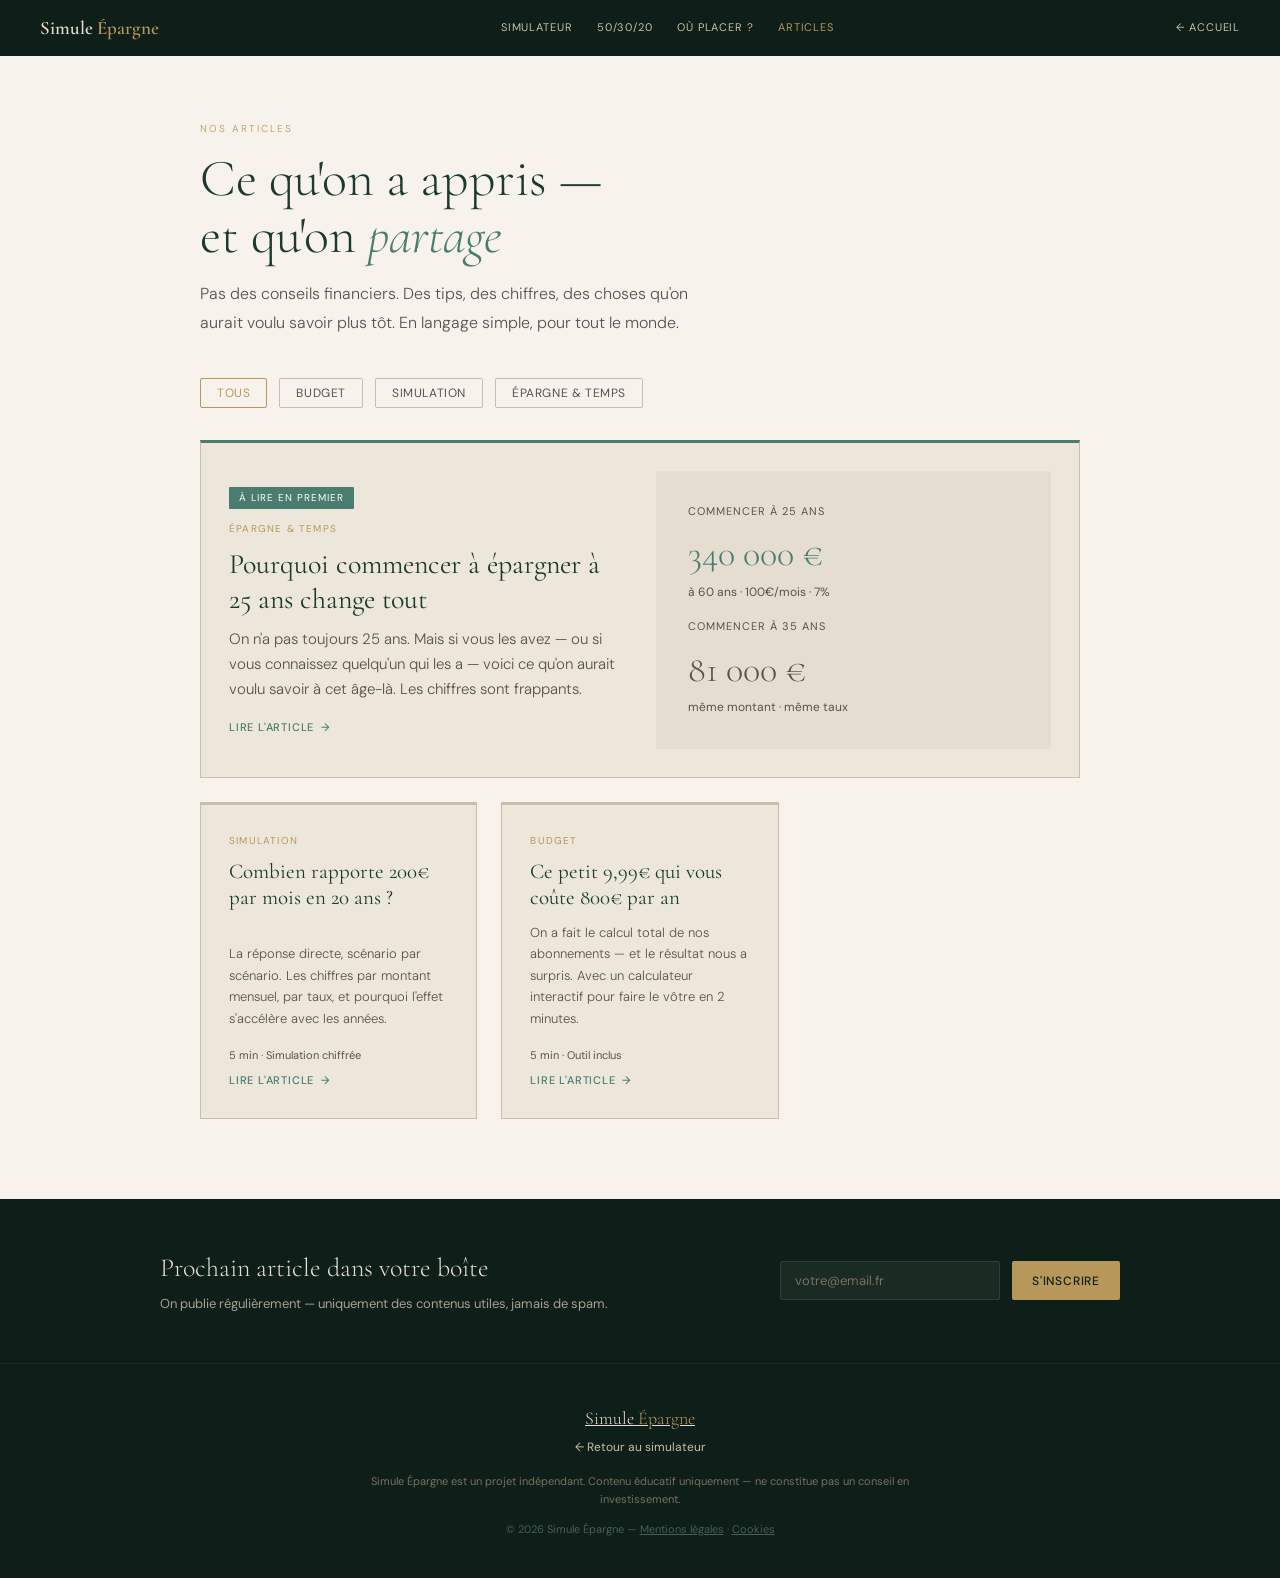
==== articles/index.html @ b769b24a "Add files via upload" ====
<!DOCTYPE html>
<html lang="fr">
<head>
<meta charset="UTF-8">
<meta name="viewport" content="width=device-width, initial-scale=1.0">
<title>Tous les articles — Simule Épargne</title>
<meta name="description" content="Nos articles sur l'épargne, le budget et l'investissement — expliqués simplement, sans jargon, sans conseil financier. Juste ce qu'on a appris et qu'on partage.">
<meta name="robots" content="index, follow">
<link rel="canonical" href="https://simulepargne.com/articles/">
<meta property="og:type" content="website">
<meta property="og:title" content="Tous les articles — Simule Épargne">
<meta property="og:description" content="Épargne, budget, investissement — expliqués simplement. Pas des conseils, juste ce qu'on a appris.">
<meta property="og:url" content="https://simulepargne.com/articles/">
<meta property="og:locale" content="fr_FR">
<script type="application/ld+json">
{
  "@context": "https://schema.org",
  "@type": "CollectionPage",
  "name": "Tous les articles — Simule Épargne",
  "description": "Articles sur l'épargne et le budget en langage simple.",
  "url": "https://simulepargne.com/articles/",
  "publisher": {"@type":"Organization","name":"Simule Épargne","url":"https://simulepargne.com"}
}
</script>
<link rel="preconnect" href="https://fonts.googleapis.com">
<link href="https://fonts.googleapis.com/css2?family=Cormorant+Garamond:ital,wght@0,300;0,400;0,600;1,300;1,400&family=DM+Sans:wght@300;400;500&display=swap" rel="stylesheet">
<style>
*,*::before,*::after{box-sizing:border-box;margin:0;padding:0}
:root{
  --gold:#B8975A;--gold-lt:#D4B882;--sage:#4A7C6F;
  --bg:#F7F3EC;--bg2:#EDE7DB;--bg3:#E4DDD0;
  --text:#1C3A2F;--text-muted:#5A5248;
  --border:#C8BFA8;--dark:#0D1F18;
}
@media(prefers-color-scheme:dark){
  :root{
    --bg:#121E19;--bg2:#1A2B24;--bg3:#1F332B;
    --text:#E8DDD0;--text-muted:#A89F94;
    --border:#2A4038;--dark:#0A1710;
  }
}
html{scroll-behavior:smooth}
body{font-family:'DM Sans',sans-serif;background:var(--bg);color:var(--text);font-size:16px;line-height:1.6}
a:focus-visible{outline:3px solid var(--gold);outline-offset:3px;border-radius:2px}

/* NAV */
nav{background:var(--dark);padding:0 2.5rem;height:56px;display:flex;align-items:center;gap:2rem;position:sticky;top:0;z-index:100}
.nav-brand{font-family:'Cormorant Garamond',serif;font-size:19px;font-weight:600;color:#E8DDD0;text-decoration:none;flex-shrink:0}
.nav-brand span{color:var(--gold)}
.nav-links{display:flex;gap:1.5rem;flex:1;justify-content:center}
.nav-links a{font-size:11px;letter-spacing:.9px;text-transform:uppercase;color:#C8BFA8;text-decoration:none;transition:color .2s}
.nav-links a:hover,.nav-links a.active{color:var(--gold)}
.nav-home{font-size:11px;letter-spacing:.8px;text-transform:uppercase;color:#C8BFA8;text-decoration:none;flex-shrink:0;transition:color .2s}
.nav-home:hover{color:#E8DDD0}
@media(max-width:600px){.nav-links{display:none}}

/* HERO */
.page-hero{padding:4rem 2.5rem 2.5rem;max-width:960px;margin:0 auto}
.page-hero .eyebrow{font-size:10px;letter-spacing:2px;text-transform:uppercase;color:var(--gold);margin-bottom:.75rem}
.page-hero h1{font-family:'Cormorant Garamond',serif;font-size:clamp(32px,5vw,52px);font-weight:300;line-height:1.1;color:var(--text);margin-bottom:1rem}
.page-hero h1 em{font-style:italic;color:var(--sage)}
.page-hero p{font-size:16px;line-height:1.8;color:var(--text-muted);font-weight:300;max-width:520px}

/* FILTRES */
.filters{max-width:960px;margin:0 auto;padding:0 2.5rem 2rem;display:flex;gap:.75rem;flex-wrap:wrap}
.filter-btn{background:none;border:1px solid var(--border);padding:6px 16px;font-size:12px;letter-spacing:.6px;text-transform:uppercase;color:var(--text-muted);cursor:pointer;border-radius:2px;transition:all .2s;font-family:'DM Sans',sans-serif}
.filter-btn:hover,.filter-btn.active{border-color:var(--gold);color:var(--gold);background:transparent}

/* GRILLE */
.articles-container{max-width:960px;margin:0 auto;padding:0 2.5rem 5rem}
.articles-grid{display:grid;grid-template-columns:repeat(3,1fr);gap:1.5rem}
.article-card{background:var(--bg2);border:1px solid var(--border);border-top:3px solid var(--border);padding:1.75rem;display:flex;flex-direction:column;text-decoration:none;transition:border-top-color .2s,transform .2s}
.article-card:hover{border-top-color:var(--gold);transform:translateY(-2px)}
.article-card-tag{font-size:10px;letter-spacing:1.2px;text-transform:uppercase;color:var(--gold);margin-bottom:.6rem}
.article-card-title{font-family:'Cormorant Garamond',serif;font-size:21px;font-weight:400;color:var(--text);line-height:1.25;margin-bottom:.65rem;flex:1}
.article-card-desc{font-size:13px;color:var(--text-muted);line-height:1.65;font-weight:300;margin-bottom:1.1rem}
.article-card-meta{font-size:11px;color:var(--text-muted);margin-bottom:.5rem}
.article-card-link{font-size:11px;letter-spacing:.8px;text-transform:uppercase;color:var(--sage);font-weight:500;display:flex;align-items:center;gap:.4rem}
.article-card-link::after{content:'→';transition:transform .2s}
.article-card:hover .article-card-link::after{transform:translateX(4px)}

/* FEATURED (premier article) */
.article-card.featured{grid-column:1/-1;display:grid;grid-template-columns:1fr 1fr;gap:2rem;align-items:center;border-top-color:var(--sage)}
.article-card.featured:hover{border-top-color:var(--gold)}
.article-card.featured .article-card-title{font-size:28px}
.article-card.featured .article-card-desc{font-size:15px}
.featured-badge{display:inline-block;font-size:10px;letter-spacing:1px;text-transform:uppercase;background:var(--sage);color:#fff;padding:3px 10px;border-radius:1px;margin-bottom:.75rem}

/* NEWSLETTER */
.newsletter{background:var(--dark);padding:3rem 2.5rem;margin-top:0}
.newsletter-inner{max-width:960px;margin:0 auto;display:flex;align-items:center;justify-content:space-between;gap:2rem;flex-wrap:wrap}
.newsletter h2{font-family:'Cormorant Garamond',serif;font-size:26px;font-weight:300;color:#E8DDD0;margin-bottom:.35rem}
.newsletter p{font-size:13px;color:#A89F94}
.newsletter-form{display:flex;gap:.75rem;flex-shrink:0}
.newsletter-input{padding:10px 14px;border:1.5px solid #2A4038;background:#1A2B24;color:#E8DDD0;font-size:13px;font-family:'DM Sans',sans-serif;border-radius:2px;width:220px}
.newsletter-input::placeholder{color:#7A7060}
.newsletter-input:focus{border-color:var(--gold);outline:none}
.newsletter-btn{background:var(--gold);color:var(--dark);font-size:12px;font-weight:500;letter-spacing:.8px;text-transform:uppercase;padding:10px 20px;border:none;cursor:pointer;border-radius:2px;font-family:'DM Sans',sans-serif;transition:background .2s;white-space:nowrap}
.newsletter-btn:hover{background:var(--gold-lt)}

/* FOOTER */
footer{background:var(--dark);padding:2.5rem;text-align:center;border-top:1px solid rgba(255,255,255,.06)}
.foot-brand{font-family:'Cormorant Garamond',serif;font-size:18px;font-weight:300;color:#E8DDD0}
.foot-brand span{color:var(--gold)}
.foot-link{font-size:12px;color:#C8BFA8;text-decoration:none;margin-top:.35rem;display:block}
.foot-disc{font-size:11px;color:#7A7060;margin-top:1rem;max-width:540px;margin-left:auto;margin-right:auto;line-height:1.6}

@media(max-width:768px){
  .articles-grid{grid-template-columns:1fr}
  .article-card.featured{grid-column:auto;grid-template-columns:1fr}
  .page-hero,.filters,.articles-container{padding-left:1.5rem;padding-right:1.5rem}
  .newsletter-inner{flex-direction:column;align-items:flex-start}
  .newsletter-form{flex-direction:column;width:100%}
  .newsletter-input{width:100%}
  nav{padding:0 1.5rem}
}
</style>
</head>
<body>

<nav role="navigation" aria-label="Navigation principale">
  <a class="nav-brand" href="../index.html">Simule<span> Épargne</span></a>
  <div class="nav-links">
    <a href="../index.html#simulateur">Simulateur</a>
    <a href="../index.html#budget">50/30/20</a>
    <a href="../index.html#enveloppes">Où placer ?</a>
    <a href="index.html" class="active">Articles</a>
  </div>
  <a class="nav-home" href="../index.html">← Accueil</a>
</nav>

<div class="page-hero">
  <p class="eyebrow" aria-hidden="true">Nos articles</p>
  <h1>Ce qu'on a appris —<br>et qu'on <em>partage</em></h1>
  <p>Pas des conseils financiers. Des tips, des chiffres, des choses qu'on aurait voulu savoir plus tôt. En langage simple, pour tout le monde.</p>
</div>

<div class="filters" role="group" aria-label="Filtrer les articles par catégorie">
  <button class="filter-btn active" data-cat="tous" aria-pressed="true">Tous</button>
  <button class="filter-btn" data-cat="budget" aria-pressed="false">Budget</button>
  <button class="filter-btn" data-cat="simulation" aria-pressed="false">Simulation</button>
  <button class="filter-btn" data-cat="temps" aria-pressed="false">Épargne & temps</button>
</div>

<div class="articles-container">
  <div class="articles-grid" role="list" aria-label="Liste des articles">

    <!-- Article featured -->
    <a class="article-card featured" href="pourquoi-commencer-jeune.html" data-cat="temps" role="listitem" aria-label="Lire l'article : Pourquoi commencer à 25 ans change tout">
      <div>
        <span class="featured-badge">À lire en premier</span>
        <div class="article-card-tag">Épargne & temps</div>
        <div class="article-card-title">Pourquoi commencer à épargner à 25 ans change tout</div>
        <div class="article-card-desc">On n'a pas toujours 25 ans. Mais si vous les avez — ou si vous connaissez quelqu'un qui les a — voici ce qu'on aurait voulu savoir à cet âge-là. Les chiffres sont frappants.</div>
        <div class="article-card-link">Lire l'article</div>
      </div>
      <div style="background:var(--bg3);border-radius:2px;padding:2rem;display:flex;flex-direction:column;gap:1rem">
        <div>
          <div style="font-size:11px;text-transform:uppercase;letter-spacing:1px;color:var(--text-muted);margin-bottom:.3rem">Commencer à 25 ans</div>
          <div style="font-family:'Cormorant Garamond',serif;font-size:36px;font-weight:300;color:var(--sage)">340 000 €</div>
          <div style="font-size:12px;color:var(--text-muted)">à 60 ans · 100€/mois · 7%</div>
        </div>
        <div>
          <div style="font-size:11px;text-transform:uppercase;letter-spacing:1px;color:var(--text-muted);margin-bottom:.3rem">Commencer à 35 ans</div>
          <div style="font-family:'Cormorant Garamond',serif;font-size:36px;font-weight:300;color:var(--text-muted)">81 000 €</div>
          <div style="font-size:12px;color:var(--text-muted)">même montant · même taux</div>
        </div>
      </div>
    </a>

    <!-- Article 2 -->
    <a class="article-card" href="combien-rapporte-200-euros-par-mois.html" data-cat="simulation" role="listitem" aria-label="Lire l'article : Combien rapporte 200€ par mois en 20 ans">
      <div class="article-card-tag">Simulation</div>
      <div class="article-card-title">Combien rapporte 200€ par mois en 20 ans ?</div>
      <div class="article-card-desc">La réponse directe, scénario par scénario. Les chiffres par montant mensuel, par taux, et pourquoi l'effet s'accélère avec les années.</div>
      <div class="article-card-meta">5 min · Simulation chiffrée</div>
      <div class="article-card-link">Lire l'article</div>
    </a>

    <!-- Article 3 -->
    <a class="article-card" href="controle-abonnements.html" data-cat="budget" role="listitem" aria-label="Lire l'article sur les abonnements">
      <div class="article-card-tag">Budget</div>
      <div class="article-card-title">Ce petit 9,99€ qui vous coûte 800€ par an</div>
      <div class="article-card-desc">On a fait le calcul total de nos abonnements — et le résultat nous a surpris. Avec un calculateur interactif pour faire le vôtre en 2 minutes.</div>
      <div class="article-card-meta">5 min · Outil inclus</div>
      <div class="article-card-link">Lire l'article</div>
    </a>

  </div>
</div>

<div class="newsletter" aria-label="Inscription à la newsletter">
  <div class="newsletter-inner">
    <div>
      <h2>Prochain article dans votre boîte</h2>
      <p>On publie régulièrement — uniquement des contenus utiles, jamais de spam.</p>
    </div>
    <div class="newsletter-form">
      <input type="email" class="newsletter-input" placeholder="votre@email.fr" aria-label="Votre adresse email">
      <button class="newsletter-btn" type="button">S'inscrire</button>
    </div>
  </div>
</div>

<footer role="contentinfo">
  <a class="foot-brand" href="../index.html">Simule<span> Épargne</span></a>
  <a class="foot-link" href="../index.html">← Retour au simulateur</a>
  <p class="foot-disc">Simule Épargne est un projet indépendant. Contenu éducatif uniquement — ne constitue pas un conseil en investissement.</p>
  <p style="font-size:11px;color:#4A5E55;margin-top:.75rem">© 2026 Simule Épargne — <a href="../mentions-legales.html" style="color:#4A5E55;text-decoration:underline">Mentions légales</a> · <a href="../politique-cookies.html" style="color:#4A5E55;text-decoration:underline">Cookies</a></p>
</footer>

<script>
// Filtres catégorie
document.querySelectorAll('.filter-btn').forEach(btn=>{
  btn.addEventListener('click',()=>{
    document.querySelectorAll('.filter-btn').forEach(b=>{
      b.classList.remove('active');
      b.setAttribute('aria-pressed','false');
    });
    btn.classList.add('active');
    btn.setAttribute('aria-pressed','true');
    const cat=btn.dataset.cat;
    document.querySelectorAll('.article-card').forEach(card=>{
      if(cat==='tous'||card.dataset.cat===cat){
        card.style.display='';
      } else {
        card.style.display='none';
      }
    });
  });
});
</script>
</body>
</html>
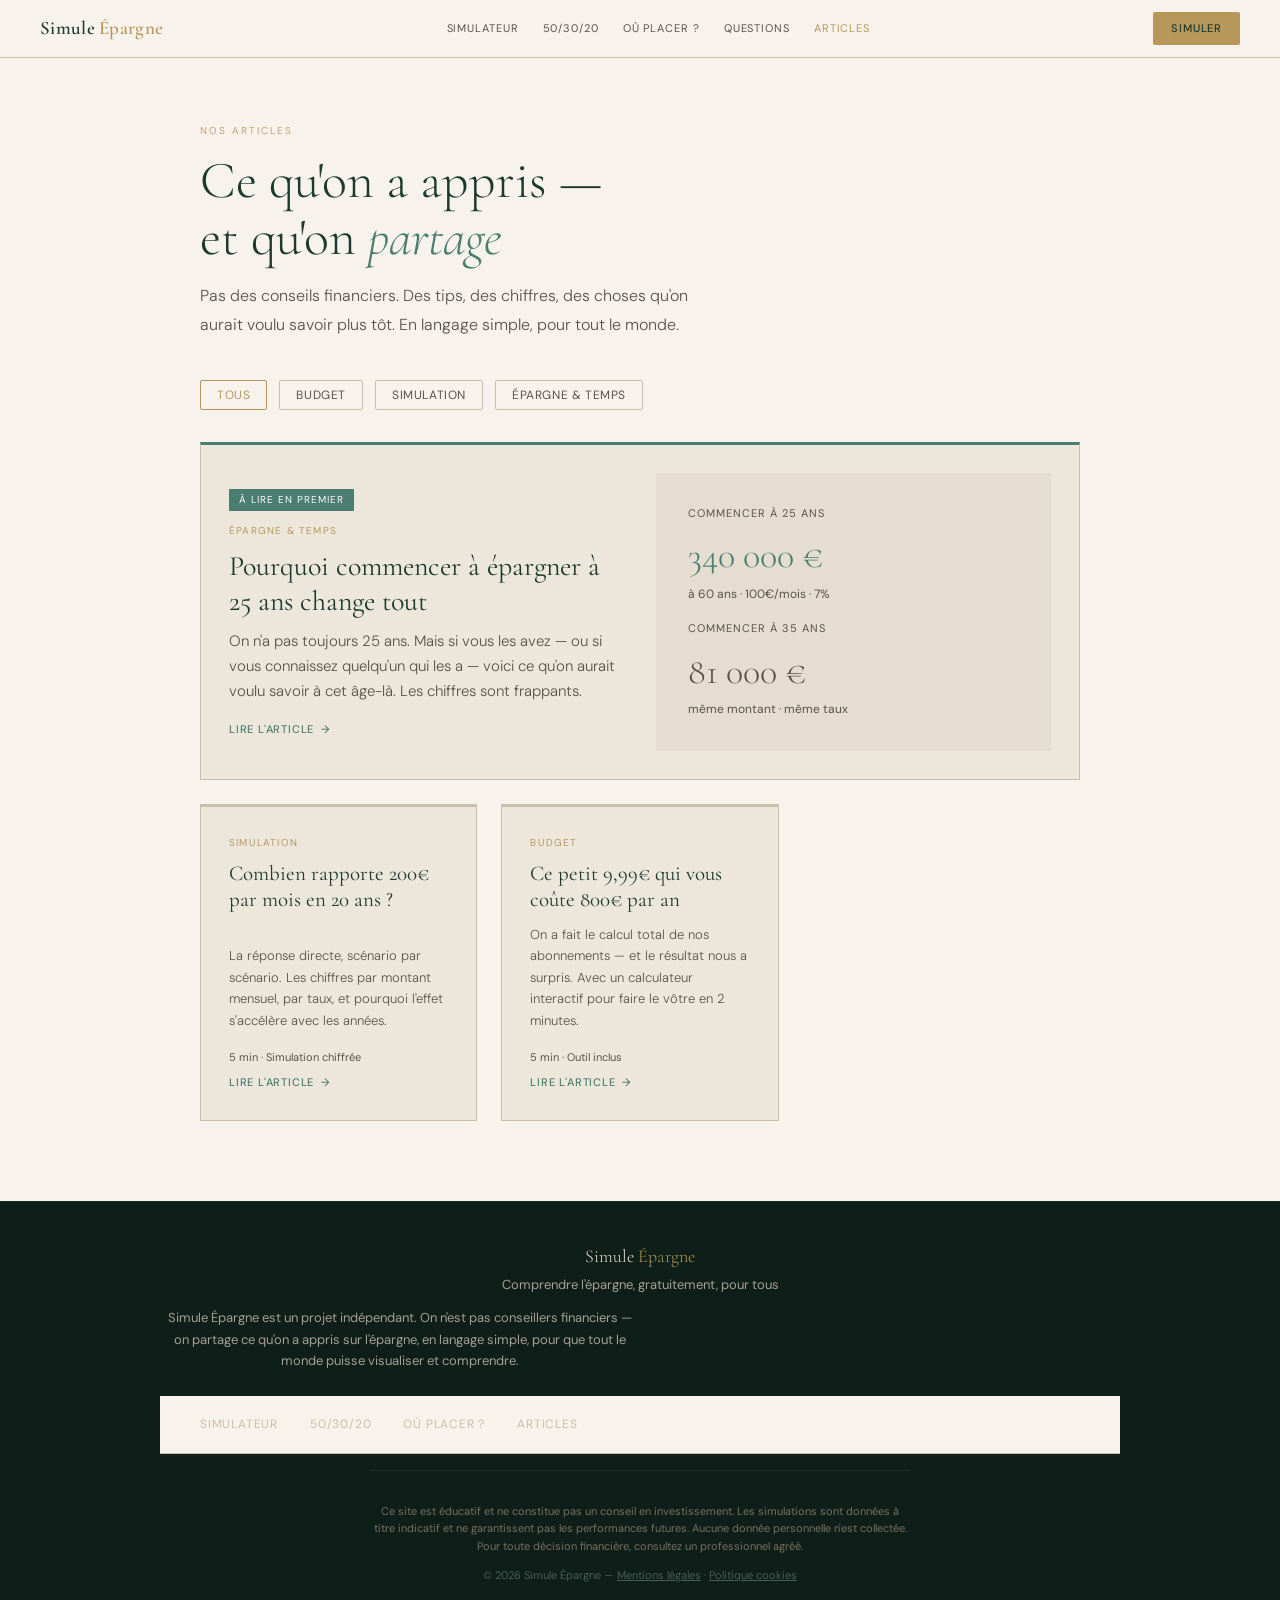
==== commit b0d38839: "Add files via upload" ====
--- a/articles/index.html
+++ b/articles/index.html
@@ -22,6 +22,7 @@
   "publisher": {"@type":"Organization","name":"Simule Épargne","url":"https://simulepargne.com"}
 }
 </script>
+<link rel="stylesheet" href="/shared.css">
 <link rel="preconnect" href="https://fonts.googleapis.com">
 <link href="https://fonts.googleapis.com/css2?family=Cormorant+Garamond:ital,wght@0,300;0,400;0,600;1,300;1,400&family=DM+Sans:wght@300;400;500&display=swap" rel="stylesheet">
 <style>
@@ -32,49 +33,43 @@
   --text:#1C3A2F;--text-muted:#5A5248;
   --border:#C8BFA8;--dark:#0D1F18;
 }
-@media(prefers-color-scheme:dark){
-  :root{
-    --bg:#121E19;--bg2:#1A2B24;--bg3:#1F332B;
-    --text:#E8DDD0;--text-muted:#A89F94;
-    --border:#2A4038;--dark:#0A1710;
-  }
-}
+
 html{scroll-behavior:smooth}
-body{font-family:'DM Sans',sans-serif;background:var(--bg);color:var(--text);font-size:16px;line-height:1.6}
+body{font-family:'DM Sans',sans-serif;background:#F7F3EC;color:#1C3A2F;font-size:16px;line-height:1.6}
 a:focus-visible{outline:3px solid var(--gold);outline-offset:3px;border-radius:2px}
 
 /* NAV */
-nav{background:var(--dark);padding:0 2.5rem;height:56px;display:flex;align-items:center;gap:2rem;position:sticky;top:0;z-index:100}
-.nav-brand{font-family:'Cormorant Garamond',serif;font-size:19px;font-weight:600;color:#E8DDD0;text-decoration:none;flex-shrink:0}
+nav{background:#F7F3EC;padding:0 2.5rem;height:58px;display:flex;align-items:center;gap:2rem;position:sticky;top:0;z-index:100;border-bottom:1px solid #C8BFA8}
+.nav-brand{font-family:'Cormorant Garamond',serif;font-size:19px;font-weight:600;color:#1C3A2F;text-decoration:none;flex-shrink:0}
 .nav-brand span{color:var(--gold)}
 .nav-links{display:flex;gap:1.5rem;flex:1;justify-content:center}
-.nav-links a{font-size:11px;letter-spacing:.9px;text-transform:uppercase;color:#C8BFA8;text-decoration:none;transition:color .2s}
+.nav-links a{font-size:11px;letter-spacing:.9px;text-transform:uppercase;color:#5A5248;text-decoration:none;transition:color .2s}
 .nav-links a:hover,.nav-links a.active{color:var(--gold)}
-.nav-home{font-size:11px;letter-spacing:.8px;text-transform:uppercase;color:#C8BFA8;text-decoration:none;flex-shrink:0;transition:color .2s}
-.nav-home:hover{color:#E8DDD0}
+.nav-home{font-size:11px;letter-spacing:.8px;text-transform:uppercase;color:#5A5248;text-decoration:none;flex-shrink:0;transition:color .2s}
+.nav-home:hover{color:#1C3A2F}
 @media(max-width:600px){.nav-links{display:none}}
 
 /* HERO */
 .page-hero{padding:4rem 2.5rem 2.5rem;max-width:960px;margin:0 auto}
 .page-hero .eyebrow{font-size:10px;letter-spacing:2px;text-transform:uppercase;color:var(--gold);margin-bottom:.75rem}
-.page-hero h1{font-family:'Cormorant Garamond',serif;font-size:clamp(32px,5vw,52px);font-weight:300;line-height:1.1;color:var(--text);margin-bottom:1rem}
+.page-hero h1{font-family:'Cormorant Garamond',serif;font-size:clamp(32px,5vw,52px);font-weight:300;line-height:1.1;color:#1C3A2F;margin-bottom:1rem}
 .page-hero h1 em{font-style:italic;color:var(--sage)}
-.page-hero p{font-size:16px;line-height:1.8;color:var(--text-muted);font-weight:300;max-width:520px}
+.page-hero p{font-size:16px;line-height:1.8;color:#5A5248;font-weight:300;max-width:520px}
 
 /* FILTRES */
 .filters{max-width:960px;margin:0 auto;padding:0 2.5rem 2rem;display:flex;gap:.75rem;flex-wrap:wrap}
-.filter-btn{background:none;border:1px solid var(--border);padding:6px 16px;font-size:12px;letter-spacing:.6px;text-transform:uppercase;color:var(--text-muted);cursor:pointer;border-radius:2px;transition:all .2s;font-family:'DM Sans',sans-serif}
+.filter-btn{background:none;border:1px solid var(--border);padding:6px 16px;font-size:12px;letter-spacing:.6px;text-transform:uppercase;color:#5A5248;cursor:pointer;border-radius:2px;transition:all .2s;font-family:'DM Sans',sans-serif}
 .filter-btn:hover,.filter-btn.active{border-color:var(--gold);color:var(--gold);background:transparent}
 
 /* GRILLE */
 .articles-container{max-width:960px;margin:0 auto;padding:0 2.5rem 5rem}
 .articles-grid{display:grid;grid-template-columns:repeat(3,1fr);gap:1.5rem}
-.article-card{background:var(--bg2);border:1px solid var(--border);border-top:3px solid var(--border);padding:1.75rem;display:flex;flex-direction:column;text-decoration:none;transition:border-top-color .2s,transform .2s}
+.article-card{background:#EDE7DB;border:1px solid var(--border);border-top:3px solid var(--border);padding:1.75rem;display:flex;flex-direction:column;text-decoration:none;transition:border-top-color .2s,transform .2s}
 .article-card:hover{border-top-color:var(--gold);transform:translateY(-2px)}
 .article-card-tag{font-size:10px;letter-spacing:1.2px;text-transform:uppercase;color:var(--gold);margin-bottom:.6rem}
-.article-card-title{font-family:'Cormorant Garamond',serif;font-size:21px;font-weight:400;color:var(--text);line-height:1.25;margin-bottom:.65rem;flex:1}
-.article-card-desc{font-size:13px;color:var(--text-muted);line-height:1.65;font-weight:300;margin-bottom:1.1rem}
-.article-card-meta{font-size:11px;color:var(--text-muted);margin-bottom:.5rem}
+.article-card-title{font-family:'Cormorant Garamond',serif;font-size:21px;font-weight:400;color:#1C3A2F;line-height:1.25;margin-bottom:.65rem;flex:1}
+.article-card-desc{font-size:13px;color:#5A5248;line-height:1.65;font-weight:300;margin-bottom:1.1rem}
+.article-card-meta{font-size:11px;color:#5A5248;margin-bottom:.5rem}
 .article-card-link{font-size:11px;letter-spacing:.8px;text-transform:uppercase;color:var(--sage);font-weight:500;display:flex;align-items:center;gap:.4rem}
 .article-card-link::after{content:'→';transition:transform .2s}
 .article-card:hover .article-card-link::after{transform:translateX(4px)}
@@ -115,20 +110,11 @@
   nav{padding:0 1.5rem}
 }
 </style>
+<script src="/shared.js" defer></script>
 </head>
 <body>
 
-<nav role="navigation" aria-label="Navigation principale">
-  <a class="nav-brand" href="../index.html">Simule<span> Épargne</span></a>
-  <div class="nav-links">
-    <a href="../index.html#simulateur">Simulateur</a>
-    <a href="../index.html#budget">50/30/20</a>
-    <a href="../index.html#enveloppes">Où placer ?</a>
-    <a href="index.html" class="active">Articles</a>
-  </div>
-  <a class="nav-home" href="../index.html">← Accueil</a>
-</nav>
-
+<div id="nav-placeholder"></div>
 <div class="page-hero">
   <p class="eyebrow" aria-hidden="true">Nos articles</p>
   <h1>Ce qu'on a appris —<br>et qu'on <em>partage</em></h1>
@@ -154,16 +140,16 @@
         <div class="article-card-desc">On n'a pas toujours 25 ans. Mais si vous les avez — ou si vous connaissez quelqu'un qui les a — voici ce qu'on aurait voulu savoir à cet âge-là. Les chiffres sont frappants.</div>
         <div class="article-card-link">Lire l'article</div>
       </div>
-      <div style="background:var(--bg3);border-radius:2px;padding:2rem;display:flex;flex-direction:column;gap:1rem">
+      <div style="background:#E4DDD0;border-radius:2px;padding:2rem;display:flex;flex-direction:column;gap:1rem">
         <div>
-          <div style="font-size:11px;text-transform:uppercase;letter-spacing:1px;color:var(--text-muted);margin-bottom:.3rem">Commencer à 25 ans</div>
+          <div style="font-size:11px;text-transform:uppercase;letter-spacing:1px;color:#5A5248;margin-bottom:.3rem">Commencer à 25 ans</div>
           <div style="font-family:'Cormorant Garamond',serif;font-size:36px;font-weight:300;color:var(--sage)">340 000 €</div>
-          <div style="font-size:12px;color:var(--text-muted)">à 60 ans · 100€/mois · 7%</div>
+          <div style="font-size:12px;color:#5A5248">à 60 ans · 100€/mois · 7%</div>
         </div>
         <div>
-          <div style="font-size:11px;text-transform:uppercase;letter-spacing:1px;color:var(--text-muted);margin-bottom:.3rem">Commencer à 35 ans</div>
-          <div style="font-family:'Cormorant Garamond',serif;font-size:36px;font-weight:300;color:var(--text-muted)">81 000 €</div>
-          <div style="font-size:12px;color:var(--text-muted)">même montant · même taux</div>
+          <div style="font-size:11px;text-transform:uppercase;letter-spacing:1px;color:#5A5248;margin-bottom:.3rem">Commencer à 35 ans</div>
+          <div style="font-family:'Cormorant Garamond',serif;font-size:36px;font-weight:300;color:#5A5248">81 000 €</div>
+          <div style="font-size:12px;color:#5A5248">même montant · même taux</div>
         </div>
       </div>
     </a>
@@ -189,25 +175,7 @@
   </div>
 </div>
 
-<div class="newsletter" aria-label="Inscription à la newsletter">
-  <div class="newsletter-inner">
-    <div>
-      <h2>Prochain article dans votre boîte</h2>
-      <p>On publie régulièrement — uniquement des contenus utiles, jamais de spam.</p>
-    </div>
-    <div class="newsletter-form">
-      <input type="email" class="newsletter-input" placeholder="votre@email.fr" aria-label="Votre adresse email">
-      <button class="newsletter-btn" type="button">S'inscrire</button>
-    </div>
-  </div>
-</div>
-
-<footer role="contentinfo">
-  <a class="foot-brand" href="../index.html">Simule<span> Épargne</span></a>
-  <a class="foot-link" href="../index.html">← Retour au simulateur</a>
-  <p class="foot-disc">Simule Épargne est un projet indépendant. Contenu éducatif uniquement — ne constitue pas un conseil en investissement.</p>
-  <p style="font-size:11px;color:#4A5E55;margin-top:.75rem">© 2026 Simule Épargne — <a href="../mentions-legales.html" style="color:#4A5E55;text-decoration:underline">Mentions légales</a> · <a href="../politique-cookies.html" style="color:#4A5E55;text-decoration:underline">Cookies</a></p>
-</footer>
+<div id="footer-placeholder"></div>
 
 <script>
 // Filtres catégorie
@@ -229,6 +197,24 @@
     });
   });
 });
+// Mobile menu
+const mobileBtn=document.getElementById('nav-mobile-btn');
+const mobilePanel=document.getElementById('nav-mobile-panel');
+if(mobileBtn&&mobilePanel){
+  mobileBtn.addEventListener('click',()=>{
+    const isOpen=mobilePanel.classList.toggle('open');
+    mobileBtn.setAttribute('aria-expanded',isOpen?'true':'false');
+    mobileBtn.querySelector('svg').innerHTML=isOpen
+      ?'<line x1="3" y1="6" x2="21" y2="18"/><line x1="3" y1="18" x2="21" y2="6"/>'
+      :'<line x1="3" y1="6" x2="21" y2="6"/><line x1="3" y1="12" x2="21" y2="12"/><line x1="3" y1="18" x2="21" y2="18"/>';
+  });
+  mobilePanel.querySelectorAll('a').forEach(a=>{
+    a.addEventListener('click',()=>{
+      mobilePanel.classList.remove('open');
+      mobileBtn.setAttribute('aria-expanded','false');
+    });
+  });
+}
 </script>
 </body>
 </html>
--- a/shared.css
+++ b/shared.css
@@ -0,0 +1,44 @@
+/* ═══════════════════════════════════════════
+   shared.css — Nav + Footer communs
+   Simule Épargne · À ne pas modifier manuellement
+   Modifier nav.html / footer.html à la place
+═══════════════════════════════════════════ */
+
+/* ── NAV ── */
+nav{position:fixed;top:0;left:0;right:0;z-index:100;display:flex;align-items:center;gap:2rem;padding:0 2.5rem;height:58px;background:#F7F3EC;border-bottom:1px solid #C8BFA8}
+.nav-brand{font-family:'Cormorant Garamond',serif;font-size:19px;font-weight:600;color:#1C3A2F;text-decoration:none;letter-spacing:.3px;flex-shrink:0}
+.nav-brand span{color:#B8975A}
+.nav-links{display:flex;gap:1.5rem;align-items:center;flex:1;justify-content:center}
+.nav-links a{font-size:11px;letter-spacing:.9px;text-transform:uppercase;color:#5A5248;text-decoration:none;transition:color .2s}
+.nav-links a:hover{color:#1C3A2F}
+.nav-links a.nav-articles{color:#B8975A}
+.nav-links a.nav-articles:hover{color:#D4B882}
+.nav-cta{background:#B8975A;color:#1C3A2F;font-size:11px;letter-spacing:.8px;text-transform:uppercase;padding:8px 18px;text-decoration:none;transition:background .2s;border-radius:2px;flex-shrink:0;font-weight:500}
+.nav-cta:hover{background:#D4B882}
+.nav-mobile-btn{display:none;background:none;border:none;cursor:pointer;padding:4px;color:#1C3A2F;margin-left:auto;flex-shrink:0}
+.nav-mobile-btn svg{width:22px;height:22px;stroke:currentColor;fill:none;stroke-width:2}
+.nav-mobile-panel{position:fixed;top:58px;left:0;right:0;background:#F7F3EC;border-bottom:1px solid #C8BFA8;padding:1rem 2.5rem;z-index:99;flex-direction:column;gap:.75rem;display:none !important}
+.nav-mobile-panel.open{display:flex !important}
+.nav-mobile-panel a{font-size:13px;letter-spacing:.8px;text-transform:uppercase;color:#5A5248;text-decoration:none;padding:.5rem 0;border-bottom:1px solid #C8BFA8}
+.nav-mobile-panel a:last-child{border-bottom:none;color:#B8975A}
+@media(max-width:768px){
+  .nav-links{display:none}
+  .nav-mobile-btn{display:block}
+  nav{padding:0 1.5rem}
+  .nav-cta{display:none}
+}
+
+/* ── FOOTER ── */
+footer{background:#0D1F18;padding:3.5rem 2.5rem 2rem}
+.foot-inner{max-width:960px;margin:0 auto}
+.foot-brand{font-family:'Cormorant Garamond',serif;font-size:22px;font-weight:300;color:#E8DDD0}
+.foot-brand span{color:#B8975A}
+.foot-tagline{font-size:13px;color:#A89F94;margin-top:.25rem}
+.foot-about{font-size:13px;color:#A89F94;margin-top:.75rem;max-width:480px;line-height:1.65}
+.foot-nav{display:flex;gap:2rem;flex-wrap:wrap;margin-top:1.5rem}
+.foot-nav a{font-size:12px;letter-spacing:.8px;text-transform:uppercase;color:#C8BFA8;text-decoration:none;transition:color .2s}
+.foot-nav a:hover{color:#B8975A}
+.foot-disc{font-size:11px;line-height:1.7;color:#7A7060;max-width:620px;margin-top:2rem;padding-top:2rem;border-top:1px solid rgba(255,255,255,.08)}
+.foot-copy{font-size:11px;color:#4A5E55;margin-top:.75rem}
+.foot-copy a{color:#4A5E55;text-decoration:underline}
+.foot-copy a:hover{color:#C8BFA8}
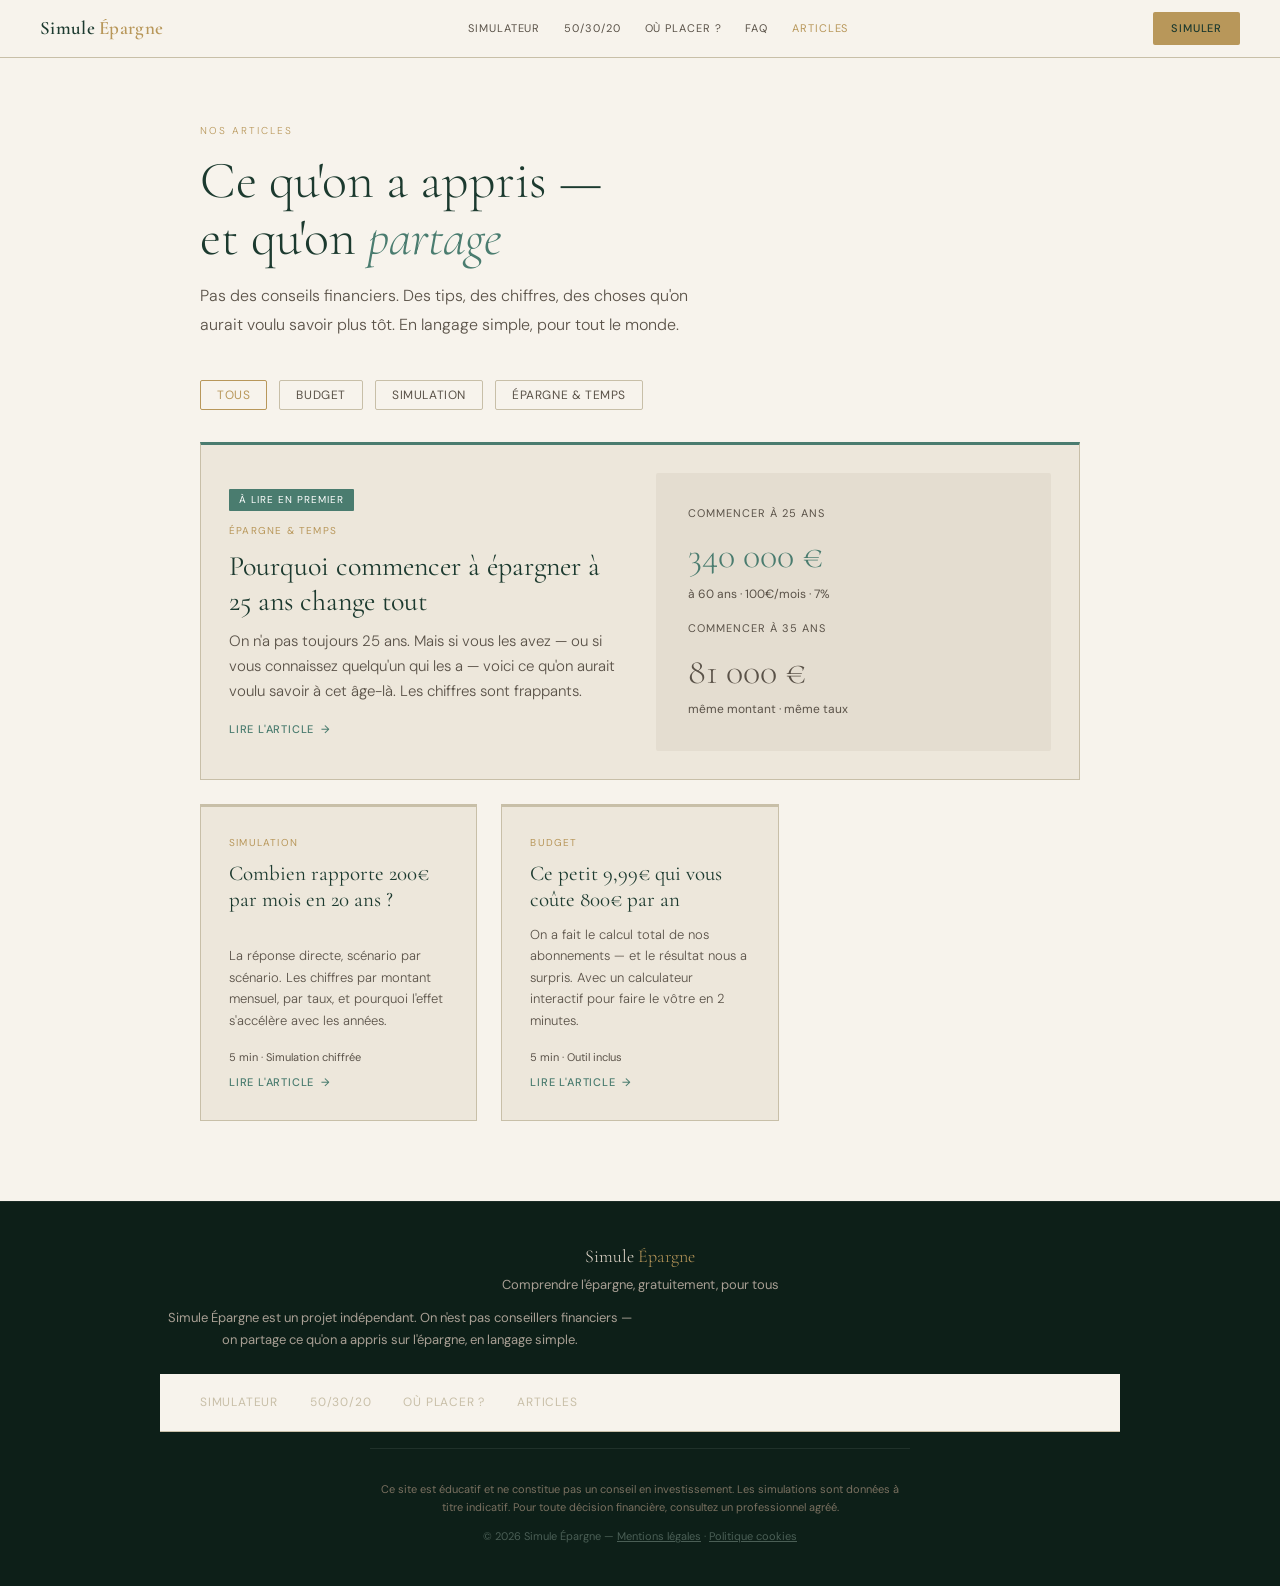
==== commit 2aab8f55: "Add files via upload" ====
--- a/articles/index.html
+++ b/articles/index.html
@@ -110,11 +110,30 @@
   nav{padding:0 1.5rem}
 }
 </style>
-<script src="/shared.js" defer></script>
 </head>
 <body>
 
-<div id="nav-placeholder"></div>
+<nav role="navigation" aria-label="Navigation principale">
+  <a class="nav-brand" href="../index.html">Simule<span> Épargne</span></a>
+  <div class="nav-links">
+    <a href="../index.html#simulateur">Simulateur</a>
+    <a href="../index.html#budget">50/30/20</a>
+    <a href="../index.html#enveloppes">Où placer ?</a>
+    <a href="../index.html#faq">FAQ</a>
+    <a href="../articles/index.html" class="nav-articles">Articles</a>
+  </div>
+  <button class="nav-mobile-btn" aria-label="Ouvrir le menu" aria-expanded="false" aria-controls="nav-mobile-panel" id="nav-mobile-btn">
+    <svg viewBox="0 0 24 24" aria-hidden="true"><line x1="3" y1="6" x2="21" y2="6"/><line x1="3" y1="12" x2="21" y2="12"/><line x1="3" y1="18" x2="21" y2="18"/></svg>
+  </button>
+  <a class="nav-cta" href="../index.html#simulateur">Simuler</a>
+</nav>
+<div class="nav-mobile-panel" id="nav-mobile-panel" role="navigation" aria-label="Menu mobile">
+  <a href="../index.html#simulateur">Simulateur</a>
+  <a href="../index.html#budget">50/30/20</a>
+  <a href="../index.html#enveloppes">Où placer ?</a>
+  <a href="../index.html#faq">FAQ</a>
+  <a href="../articles/index.html">Articles →</a>
+</div>
 <div class="page-hero">
   <p class="eyebrow" aria-hidden="true">Nos articles</p>
   <h1>Ce qu'on a appris —<br>et qu'on <em>partage</em></h1>
@@ -175,7 +194,21 @@
   </div>
 </div>
 
-<div id="footer-placeholder"></div>
+<footer role="contentinfo">
+  <div class="foot-inner">
+    <div class="foot-brand">Simule<span> Épargne</span></div>
+    <p class="foot-tagline">Comprendre l'épargne, gratuitement, pour tous</p>
+    <p class="foot-about">Simule Épargne est un projet indépendant. On n'est pas conseillers financiers — on partage ce qu'on a appris sur l'épargne, en langage simple.</p>
+    <nav class="foot-nav" aria-label="Navigation footer">
+      <a href="../index.html#simulateur">Simulateur</a>
+      <a href="../index.html#budget">50/30/20</a>
+      <a href="../index.html#enveloppes">Où placer ?</a>
+      <a href="../articles/index.html">Articles</a>
+    </nav>
+    <p class="foot-disc">Ce site est éducatif et ne constitue pas un conseil en investissement. Les simulations sont données à titre indicatif. Pour toute décision financière, consultez un professionnel agréé.</p>
+    <p class="foot-copy">© 2026 Simule Épargne — <a href="../mentions-legales.html">Mentions légales</a> · <a href="../politique-cookies.html">Politique cookies</a></p>
+  </div>
+</footer>
 
 <script>
 // Filtres catégorie
--- a/shared.css
+++ b/shared.css
@@ -5,25 +5,25 @@
 ═══════════════════════════════════════════ */
 
 /* ── NAV ── */
-nav{position:fixed;top:0;left:0;right:0;z-index:100;display:flex;align-items:center;gap:2rem;padding:0 2.5rem;height:58px;background:#F7F3EC;border-bottom:1px solid #C8BFA8}
-.nav-brand{font-family:'Cormorant Garamond',serif;font-size:19px;font-weight:600;color:#1C3A2F;text-decoration:none;letter-spacing:.3px;flex-shrink:0}
+nav{position:fixed;top:0;left:0;right:0;z-index:100;display:flex;align-items:center;flex-wrap:nowrap;padding:0 2.5rem;height:58px;background:#F7F3EC;border-bottom:1px solid #C8BFA8;overflow:hidden}
+.nav-brand{font-family:'Cormorant Garamond',serif;font-size:19px;font-weight:600;color:#1C3A2F;text-decoration:none;letter-spacing:.3px;flex-shrink:0;white-space:nowrap}
 .nav-brand span{color:#B8975A}
-.nav-links{display:flex;gap:1.5rem;align-items:center;flex:1;justify-content:center}
-.nav-links a{font-size:11px;letter-spacing:.9px;text-transform:uppercase;color:#5A5248;text-decoration:none;transition:color .2s}
+.nav-links{display:flex;gap:1.25rem;align-items:center;flex:1;justify-content:center;overflow:hidden}
+.nav-links a{font-size:11px;letter-spacing:.9px;text-transform:uppercase;color:#5A5248;text-decoration:none;transition:color .2s;white-space:nowrap;flex-shrink:0}
 .nav-links a:hover{color:#1C3A2F}
 .nav-links a.nav-articles{color:#B8975A}
 .nav-links a.nav-articles:hover{color:#D4B882}
-.nav-cta{background:#B8975A;color:#1C3A2F;font-size:11px;letter-spacing:.8px;text-transform:uppercase;padding:8px 18px;text-decoration:none;transition:background .2s;border-radius:2px;flex-shrink:0;font-weight:500}
+.nav-cta{background:#B8975A;color:#1C3A2F;font-size:11px;letter-spacing:.8px;text-transform:uppercase;padding:8px 18px;text-decoration:none;transition:background .2s;border-radius:2px;flex-shrink:0;font-weight:500;white-space:nowrap}
 .nav-cta:hover{background:#D4B882}
-.nav-mobile-btn{display:none;background:none;border:none;cursor:pointer;padding:4px;color:#1C3A2F;margin-left:auto;flex-shrink:0}
+.nav-mobile-btn{display:none;background:none;border:none;cursor:pointer;padding:4px;color:#1C3A2F;flex-shrink:0}
 .nav-mobile-btn svg{width:22px;height:22px;stroke:currentColor;fill:none;stroke-width:2}
 .nav-mobile-panel{position:fixed;top:58px;left:0;right:0;background:#F7F3EC;border-bottom:1px solid #C8BFA8;padding:1rem 2.5rem;z-index:99;flex-direction:column;gap:.75rem;display:none !important}
 .nav-mobile-panel.open{display:flex !important}
 .nav-mobile-panel a{font-size:13px;letter-spacing:.8px;text-transform:uppercase;color:#5A5248;text-decoration:none;padding:.5rem 0;border-bottom:1px solid #C8BFA8}
 .nav-mobile-panel a:last-child{border-bottom:none;color:#B8975A}
-@media(max-width:768px){
+@media(max-width:900px){
   .nav-links{display:none}
-  .nav-mobile-btn{display:block}
+  .nav-mobile-btn{display:block;margin-left:auto}
   nav{padding:0 1.5rem}
   .nav-cta{display:none}
 }
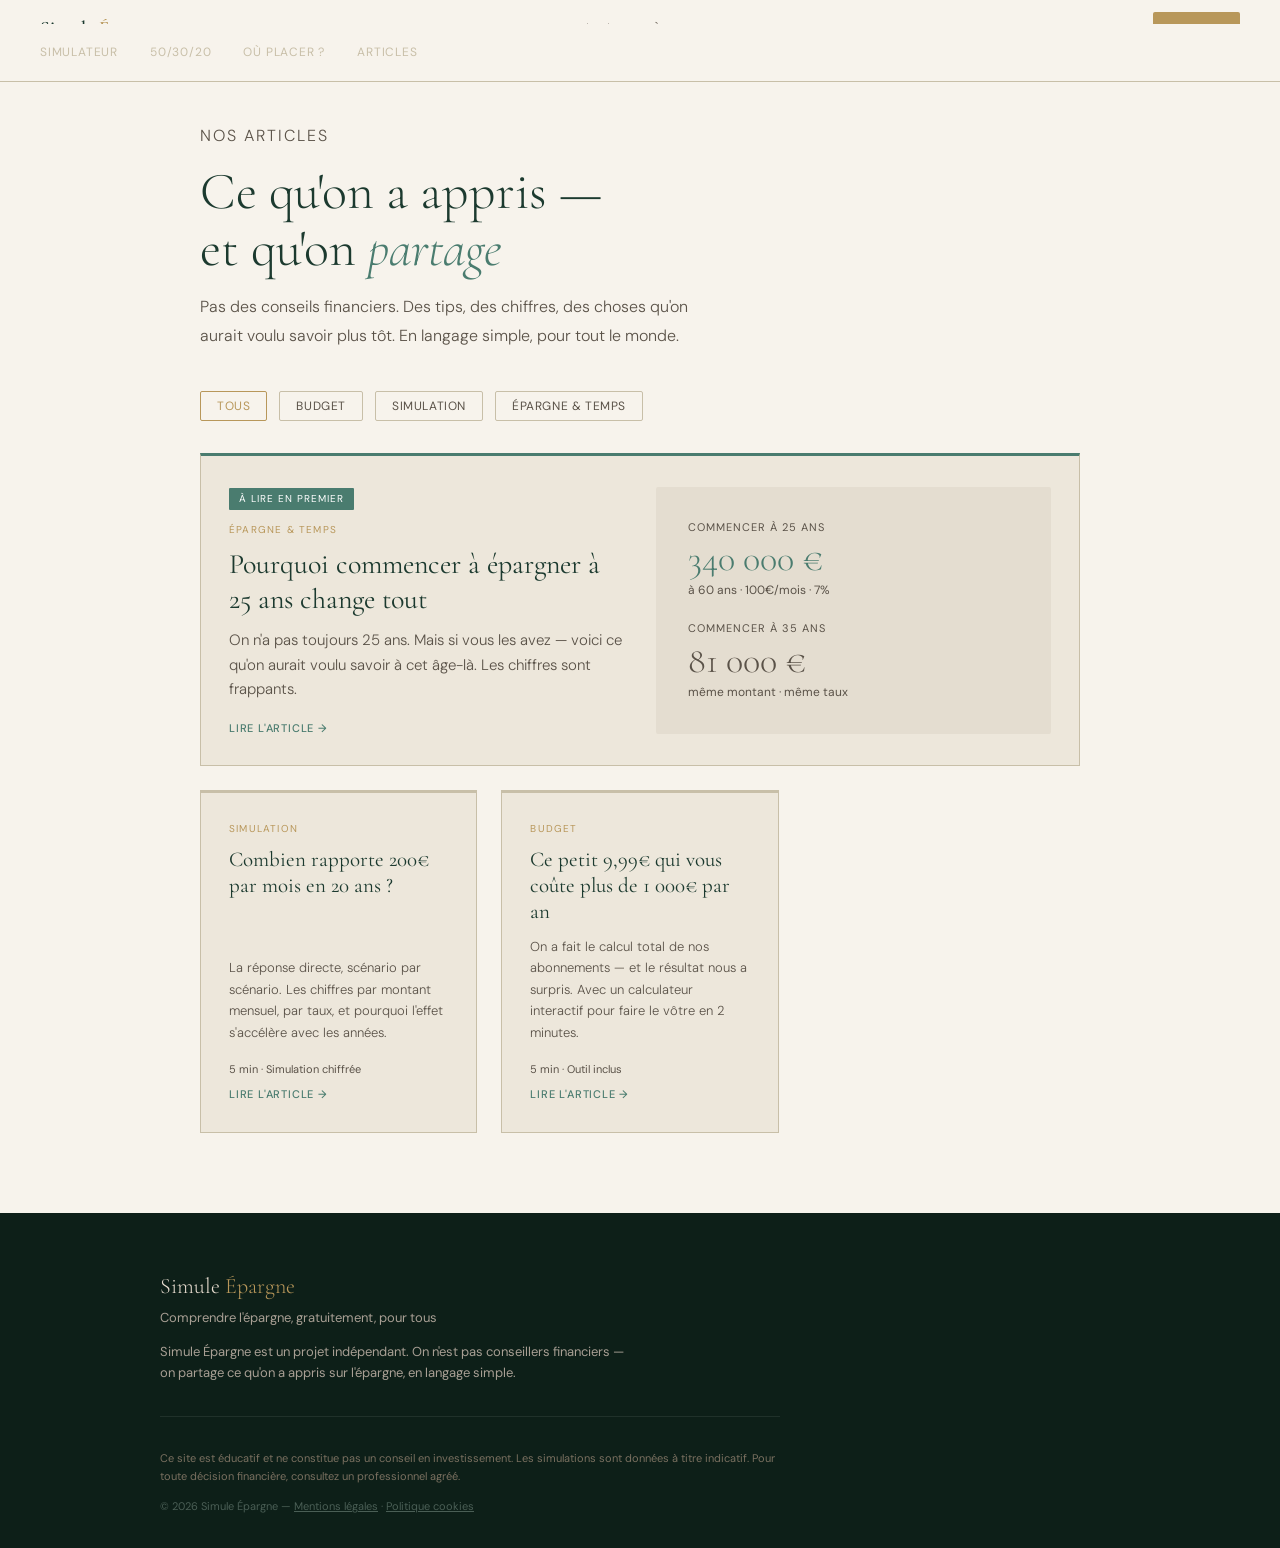
==== commit c2eb02c2: "Add files via upload" ====
--- a/articles/index.html
+++ b/articles/index.html
@@ -4,63 +4,30 @@
 <meta charset="UTF-8">
 <meta name="viewport" content="width=device-width, initial-scale=1.0">
 <title>Tous les articles — Simule Épargne</title>
-<meta name="description" content="Nos articles sur l'épargne, le budget et l'investissement — expliqués simplement, sans jargon, sans conseil financier. Juste ce qu'on a appris et qu'on partage.">
+<meta name="description" content="Nos articles sur l'épargne, le budget et l'investissement — expliqués simplement, sans jargon.">
 <meta name="robots" content="index, follow">
 <link rel="canonical" href="https://simulepargne.com/articles/">
-<meta property="og:type" content="website">
-<meta property="og:title" content="Tous les articles — Simule Épargne">
-<meta property="og:description" content="Épargne, budget, investissement — expliqués simplement. Pas des conseils, juste ce qu'on a appris.">
-<meta property="og:url" content="https://simulepargne.com/articles/">
-<meta property="og:locale" content="fr_FR">
-<script type="application/ld+json">
-{
-  "@context": "https://schema.org",
-  "@type": "CollectionPage",
-  "name": "Tous les articles — Simule Épargne",
-  "description": "Articles sur l'épargne et le budget en langage simple.",
-  "url": "https://simulepargne.com/articles/",
-  "publisher": {"@type":"Organization","name":"Simule Épargne","url":"https://simulepargne.com"}
-}
-</script>
 <link rel="stylesheet" href="/shared.css">
 <link rel="preconnect" href="https://fonts.googleapis.com">
 <link href="https://fonts.googleapis.com/css2?family=Cormorant+Garamond:ital,wght@0,300;0,400;0,600;1,300;1,400&family=DM+Sans:wght@300;400;500&display=swap" rel="stylesheet">
 <style>
 *,*::before,*::after{box-sizing:border-box;margin:0;padding:0}
-:root{
-  --gold:#B8975A;--gold-lt:#D4B882;--sage:#4A7C6F;
-  --bg:#F7F3EC;--bg2:#EDE7DB;--bg3:#E4DDD0;
-  --text:#1C3A2F;--text-muted:#5A5248;
-  --border:#C8BFA8;--dark:#0D1F18;
-}
-
+:root{--gold:#B8975A;--gold-lt:#D4B882;--sage:#4A7C6F;--cream:#F7F3EC;--cream2:#EDE7DB;--cream3:#E4DDD0;--muted:#5A5248;--border:#C8BFA8;--dark:#0D1F18}
 html{scroll-behavior:smooth}
 body{font-family:'DM Sans',sans-serif;background:#F7F3EC;color:#1C3A2F;font-size:16px;line-height:1.6}
 a:focus-visible{outline:3px solid var(--gold);outline-offset:3px;border-radius:2px}
-
-/* NAV */
-nav{background:#F7F3EC;padding:0 2.5rem;height:58px;display:flex;align-items:center;gap:2rem;position:sticky;top:0;z-index:100;border-bottom:1px solid #C8BFA8}
-.nav-brand{font-family:'Cormorant Garamond',serif;font-size:19px;font-weight:600;color:#1C3A2F;text-decoration:none;flex-shrink:0}
-.nav-brand span{color:var(--gold)}
-.nav-links{display:flex;gap:1.5rem;flex:1;justify-content:center}
-.nav-links a{font-size:11px;letter-spacing:.9px;text-transform:uppercase;color:#5A5248;text-decoration:none;transition:color .2s}
-.nav-links a:hover,.nav-links a.active{color:var(--gold)}
-.nav-home{font-size:11px;letter-spacing:.8px;text-transform:uppercase;color:#5A5248;text-decoration:none;flex-shrink:0;transition:color .2s}
-.nav-home:hover{color:#1C3A2F}
-@media(max-width:600px){.nav-links{display:none}}
-
+/* Page padding for fixed nav */
+body{padding-top:58px}
 /* HERO */
 .page-hero{padding:4rem 2.5rem 2.5rem;max-width:960px;margin:0 auto}
-.page-hero .eyebrow{font-size:10px;letter-spacing:2px;text-transform:uppercase;color:var(--gold);margin-bottom:.75rem}
+.eyebrow{font-size:10px;letter-spacing:2px;text-transform:uppercase;color:var(--gold);margin-bottom:.75rem}
 .page-hero h1{font-family:'Cormorant Garamond',serif;font-size:clamp(32px,5vw,52px);font-weight:300;line-height:1.1;color:#1C3A2F;margin-bottom:1rem}
 .page-hero h1 em{font-style:italic;color:var(--sage)}
 .page-hero p{font-size:16px;line-height:1.8;color:#5A5248;font-weight:300;max-width:520px}
-
 /* FILTRES */
 .filters{max-width:960px;margin:0 auto;padding:0 2.5rem 2rem;display:flex;gap:.75rem;flex-wrap:wrap}
 .filter-btn{background:none;border:1px solid var(--border);padding:6px 16px;font-size:12px;letter-spacing:.6px;text-transform:uppercase;color:#5A5248;cursor:pointer;border-radius:2px;transition:all .2s;font-family:'DM Sans',sans-serif}
-.filter-btn:hover,.filter-btn.active{border-color:var(--gold);color:var(--gold);background:transparent}
-
+.filter-btn:hover,.filter-btn.active{border-color:var(--gold);color:var(--gold)}
 /* GRILLE */
 .articles-container{max-width:960px;margin:0 auto;padding:0 2.5rem 5rem}
 .articles-grid{display:grid;grid-template-columns:repeat(3,1fr);gap:1.5rem}
@@ -70,44 +37,24 @@
 .article-card-title{font-family:'Cormorant Garamond',serif;font-size:21px;font-weight:400;color:#1C3A2F;line-height:1.25;margin-bottom:.65rem;flex:1}
 .article-card-desc{font-size:13px;color:#5A5248;line-height:1.65;font-weight:300;margin-bottom:1.1rem}
 .article-card-meta{font-size:11px;color:#5A5248;margin-bottom:.5rem}
-.article-card-link{font-size:11px;letter-spacing:.8px;text-transform:uppercase;color:var(--sage);font-weight:500;display:flex;align-items:center;gap:.4rem}
-.article-card-link::after{content:'→';transition:transform .2s}
-.article-card:hover .article-card-link::after{transform:translateX(4px)}
-
-/* FEATURED (premier article) */
+.article-card-link{font-size:11px;letter-spacing:.8px;text-transform:uppercase;color:var(--sage);font-weight:500}
+/* FEATURED */
 .article-card.featured{grid-column:1/-1;display:grid;grid-template-columns:1fr 1fr;gap:2rem;align-items:center;border-top-color:var(--sage)}
 .article-card.featured:hover{border-top-color:var(--gold)}
 .article-card.featured .article-card-title{font-size:28px}
 .article-card.featured .article-card-desc{font-size:15px}
 .featured-badge{display:inline-block;font-size:10px;letter-spacing:1px;text-transform:uppercase;background:var(--sage);color:#fff;padding:3px 10px;border-radius:1px;margin-bottom:.75rem}
-
-/* NEWSLETTER */
-.newsletter{background:var(--dark);padding:3rem 2.5rem;margin-top:0}
-.newsletter-inner{max-width:960px;margin:0 auto;display:flex;align-items:center;justify-content:space-between;gap:2rem;flex-wrap:wrap}
-.newsletter h2{font-family:'Cormorant Garamond',serif;font-size:26px;font-weight:300;color:#E8DDD0;margin-bottom:.35rem}
-.newsletter p{font-size:13px;color:#A89F94}
-.newsletter-form{display:flex;gap:.75rem;flex-shrink:0}
-.newsletter-input{padding:10px 14px;border:1.5px solid #2A4038;background:#1A2B24;color:#E8DDD0;font-size:13px;font-family:'DM Sans',sans-serif;border-radius:2px;width:220px}
-.newsletter-input::placeholder{color:#7A7060}
-.newsletter-input:focus{border-color:var(--gold);outline:none}
-.newsletter-btn{background:var(--gold);color:var(--dark);font-size:12px;font-weight:500;letter-spacing:.8px;text-transform:uppercase;padding:10px 20px;border:none;cursor:pointer;border-radius:2px;font-family:'DM Sans',sans-serif;transition:background .2s;white-space:nowrap}
-.newsletter-btn:hover{background:var(--gold-lt)}
-
-/* FOOTER */
-footer{background:var(--dark);padding:2.5rem;text-align:center;border-top:1px solid rgba(255,255,255,.06)}
-.foot-brand{font-family:'Cormorant Garamond',serif;font-size:18px;font-weight:300;color:#E8DDD0}
-.foot-brand span{color:var(--gold)}
-.foot-link{font-size:12px;color:#C8BFA8;text-decoration:none;margin-top:.35rem;display:block}
-.foot-disc{font-size:11px;color:#7A7060;margin-top:1rem;max-width:540px;margin-left:auto;margin-right:auto;line-height:1.6}
-
+.featured-stat{background:#E4DDD0;border-radius:2px;padding:2rem;display:flex;flex-direction:column;gap:1.25rem}
+.featured-stat-label{font-size:11px;text-transform:uppercase;letter-spacing:1px;color:#5A5248;margin-bottom:.3rem}
+.featured-stat-val{font-family:'Cormorant Garamond',serif;font-size:36px;font-weight:300;line-height:1}
+.featured-stat-val.good{color:var(--sage)}
+.featured-stat-val.muted{color:#5A5248}
+.featured-stat-sub{font-size:12px;color:#5A5248;margin-top:.25rem}
 @media(max-width:768px){
   .articles-grid{grid-template-columns:1fr}
   .article-card.featured{grid-column:auto;grid-template-columns:1fr}
+  .featured-stat{display:none}
   .page-hero,.filters,.articles-container{padding-left:1.5rem;padding-right:1.5rem}
-  .newsletter-inner{flex-direction:column;align-items:flex-start}
-  .newsletter-form{flex-direction:column;width:100%}
-  .newsletter-input{width:100%}
-  nav{padding:0 1.5rem}
 }
 </style>
 </head>
@@ -134,13 +81,14 @@
   <a href="../index.html#faq">FAQ</a>
   <a href="../articles/index.html">Articles →</a>
 </div>
+
 <div class="page-hero">
-  <p class="eyebrow" aria-hidden="true">Nos articles</p>
+  <p class="eyebrow">Nos articles</p>
   <h1>Ce qu'on a appris —<br>et qu'on <em>partage</em></h1>
   <p>Pas des conseils financiers. Des tips, des chiffres, des choses qu'on aurait voulu savoir plus tôt. En langage simple, pour tout le monde.</p>
 </div>
 
-<div class="filters" role="group" aria-label="Filtrer les articles par catégorie">
+<div class="filters" role="group" aria-label="Filtrer les articles">
   <button class="filter-btn active" data-cat="tous" aria-pressed="true">Tous</button>
   <button class="filter-btn" data-cat="budget" aria-pressed="false">Budget</button>
   <button class="filter-btn" data-cat="simulation" aria-pressed="false">Simulation</button>
@@ -148,47 +96,44 @@
 </div>
 
 <div class="articles-container">
-  <div class="articles-grid" role="list" aria-label="Liste des articles">
+  <div class="articles-grid">
 
-    <!-- Article featured -->
-    <a class="article-card featured" href="pourquoi-commencer-jeune.html" data-cat="temps" role="listitem" aria-label="Lire l'article : Pourquoi commencer à 25 ans change tout">
+    <a class="article-card featured" href="pourquoi-commencer-jeune.html" data-cat="temps" aria-label="Lire : Pourquoi commencer à 25 ans change tout">
       <div>
         <span class="featured-badge">À lire en premier</span>
         <div class="article-card-tag">Épargne & temps</div>
         <div class="article-card-title">Pourquoi commencer à épargner à 25 ans change tout</div>
-        <div class="article-card-desc">On n'a pas toujours 25 ans. Mais si vous les avez — ou si vous connaissez quelqu'un qui les a — voici ce qu'on aurait voulu savoir à cet âge-là. Les chiffres sont frappants.</div>
-        <div class="article-card-link">Lire l'article</div>
+        <div class="article-card-desc">On n'a pas toujours 25 ans. Mais si vous les avez — voici ce qu'on aurait voulu savoir à cet âge-là. Les chiffres sont frappants.</div>
+        <div class="article-card-link">Lire l'article →</div>
       </div>
-      <div style="background:#E4DDD0;border-radius:2px;padding:2rem;display:flex;flex-direction:column;gap:1rem">
+      <div class="featured-stat">
         <div>
-          <div style="font-size:11px;text-transform:uppercase;letter-spacing:1px;color:#5A5248;margin-bottom:.3rem">Commencer à 25 ans</div>
-          <div style="font-family:'Cormorant Garamond',serif;font-size:36px;font-weight:300;color:var(--sage)">340 000 €</div>
-          <div style="font-size:12px;color:#5A5248">à 60 ans · 100€/mois · 7%</div>
+          <div class="featured-stat-label">Commencer à 25 ans</div>
+          <div class="featured-stat-val good">340 000 €</div>
+          <div class="featured-stat-sub">à 60 ans · 100€/mois · 7%</div>
         </div>
         <div>
-          <div style="font-size:11px;text-transform:uppercase;letter-spacing:1px;color:#5A5248;margin-bottom:.3rem">Commencer à 35 ans</div>
-          <div style="font-family:'Cormorant Garamond',serif;font-size:36px;font-weight:300;color:#5A5248">81 000 €</div>
-          <div style="font-size:12px;color:#5A5248">même montant · même taux</div>
+          <div class="featured-stat-label">Commencer à 35 ans</div>
+          <div class="featured-stat-val muted">81 000 €</div>
+          <div class="featured-stat-sub">même montant · même taux</div>
         </div>
       </div>
     </a>
 
-    <!-- Article 2 -->
-    <a class="article-card" href="combien-rapporte-200-euros-par-mois.html" data-cat="simulation" role="listitem" aria-label="Lire l'article : Combien rapporte 200€ par mois en 20 ans">
+    <a class="article-card" href="combien-rapporte-200-euros-par-mois.html" data-cat="simulation" aria-label="Lire : Combien rapporte 200€ par mois">
       <div class="article-card-tag">Simulation</div>
       <div class="article-card-title">Combien rapporte 200€ par mois en 20 ans ?</div>
       <div class="article-card-desc">La réponse directe, scénario par scénario. Les chiffres par montant mensuel, par taux, et pourquoi l'effet s'accélère avec les années.</div>
       <div class="article-card-meta">5 min · Simulation chiffrée</div>
-      <div class="article-card-link">Lire l'article</div>
+      <div class="article-card-link">Lire l'article →</div>
     </a>
 
-    <!-- Article 3 -->
-    <a class="article-card" href="controle-abonnements.html" data-cat="budget" role="listitem" aria-label="Lire l'article sur les abonnements">
+    <a class="article-card" href="controle-abonnements.html" data-cat="budget" aria-label="Lire : Ce petit 9,99€">
       <div class="article-card-tag">Budget</div>
-      <div class="article-card-title">Ce petit 9,99€ qui vous coûte 800€ par an</div>
+      <div class="article-card-title">Ce petit 9,99€ qui vous coûte plus de 1 000€ par an</div>
       <div class="article-card-desc">On a fait le calcul total de nos abonnements — et le résultat nous a surpris. Avec un calculateur interactif pour faire le vôtre en 2 minutes.</div>
       <div class="article-card-meta">5 min · Outil inclus</div>
-      <div class="article-card-link">Lire l'article</div>
+      <div class="article-card-link">Lire l'article →</div>
     </a>
 
   </div>
@@ -211,43 +156,33 @@
 </footer>
 
 <script>
-// Filtres catégorie
+// Filtres
 document.querySelectorAll('.filter-btn').forEach(btn=>{
   btn.addEventListener('click',()=>{
-    document.querySelectorAll('.filter-btn').forEach(b=>{
-      b.classList.remove('active');
-      b.setAttribute('aria-pressed','false');
-    });
-    btn.classList.add('active');
-    btn.setAttribute('aria-pressed','true');
+    document.querySelectorAll('.filter-btn').forEach(b=>{b.classList.remove('active');b.setAttribute('aria-pressed','false')});
+    btn.classList.add('active');btn.setAttribute('aria-pressed','true');
     const cat=btn.dataset.cat;
     document.querySelectorAll('.article-card').forEach(card=>{
-      if(cat==='tous'||card.dataset.cat===cat){
-        card.style.display='';
-      } else {
-        card.style.display='none';
-      }
+      card.style.display=(cat==='tous'||card.dataset.cat===cat)?'':'none';
     });
   });
 });
 // Mobile menu
-const mobileBtn=document.getElementById('nav-mobile-btn');
-const mobilePanel=document.getElementById('nav-mobile-panel');
-if(mobileBtn&&mobilePanel){
-  mobileBtn.addEventListener('click',()=>{
-    const isOpen=mobilePanel.classList.toggle('open');
-    mobileBtn.setAttribute('aria-expanded',isOpen?'true':'false');
-    mobileBtn.querySelector('svg').innerHTML=isOpen
+(function(){
+  var btn=document.getElementById('nav-mobile-btn');
+  var panel=document.getElementById('nav-mobile-panel');
+  if(!btn||!panel)return;
+  btn.addEventListener('click',function(){
+    var open=panel.classList.toggle('open');
+    btn.setAttribute('aria-expanded',open?'true':'false');
+    btn.querySelector('svg').innerHTML=open
       ?'<line x1="3" y1="6" x2="21" y2="18"/><line x1="3" y1="18" x2="21" y2="6"/>'
       :'<line x1="3" y1="6" x2="21" y2="6"/><line x1="3" y1="12" x2="21" y2="12"/><line x1="3" y1="18" x2="21" y2="18"/>';
   });
-  mobilePanel.querySelectorAll('a').forEach(a=>{
-    a.addEventListener('click',()=>{
-      mobilePanel.classList.remove('open');
-      mobileBtn.setAttribute('aria-expanded','false');
-    });
+  panel.querySelectorAll('a').forEach(function(a){
+    a.addEventListener('click',function(){panel.classList.remove('open');btn.setAttribute('aria-expanded','false');});
   });
-}
+})();
 </script>
 </body>
 </html>
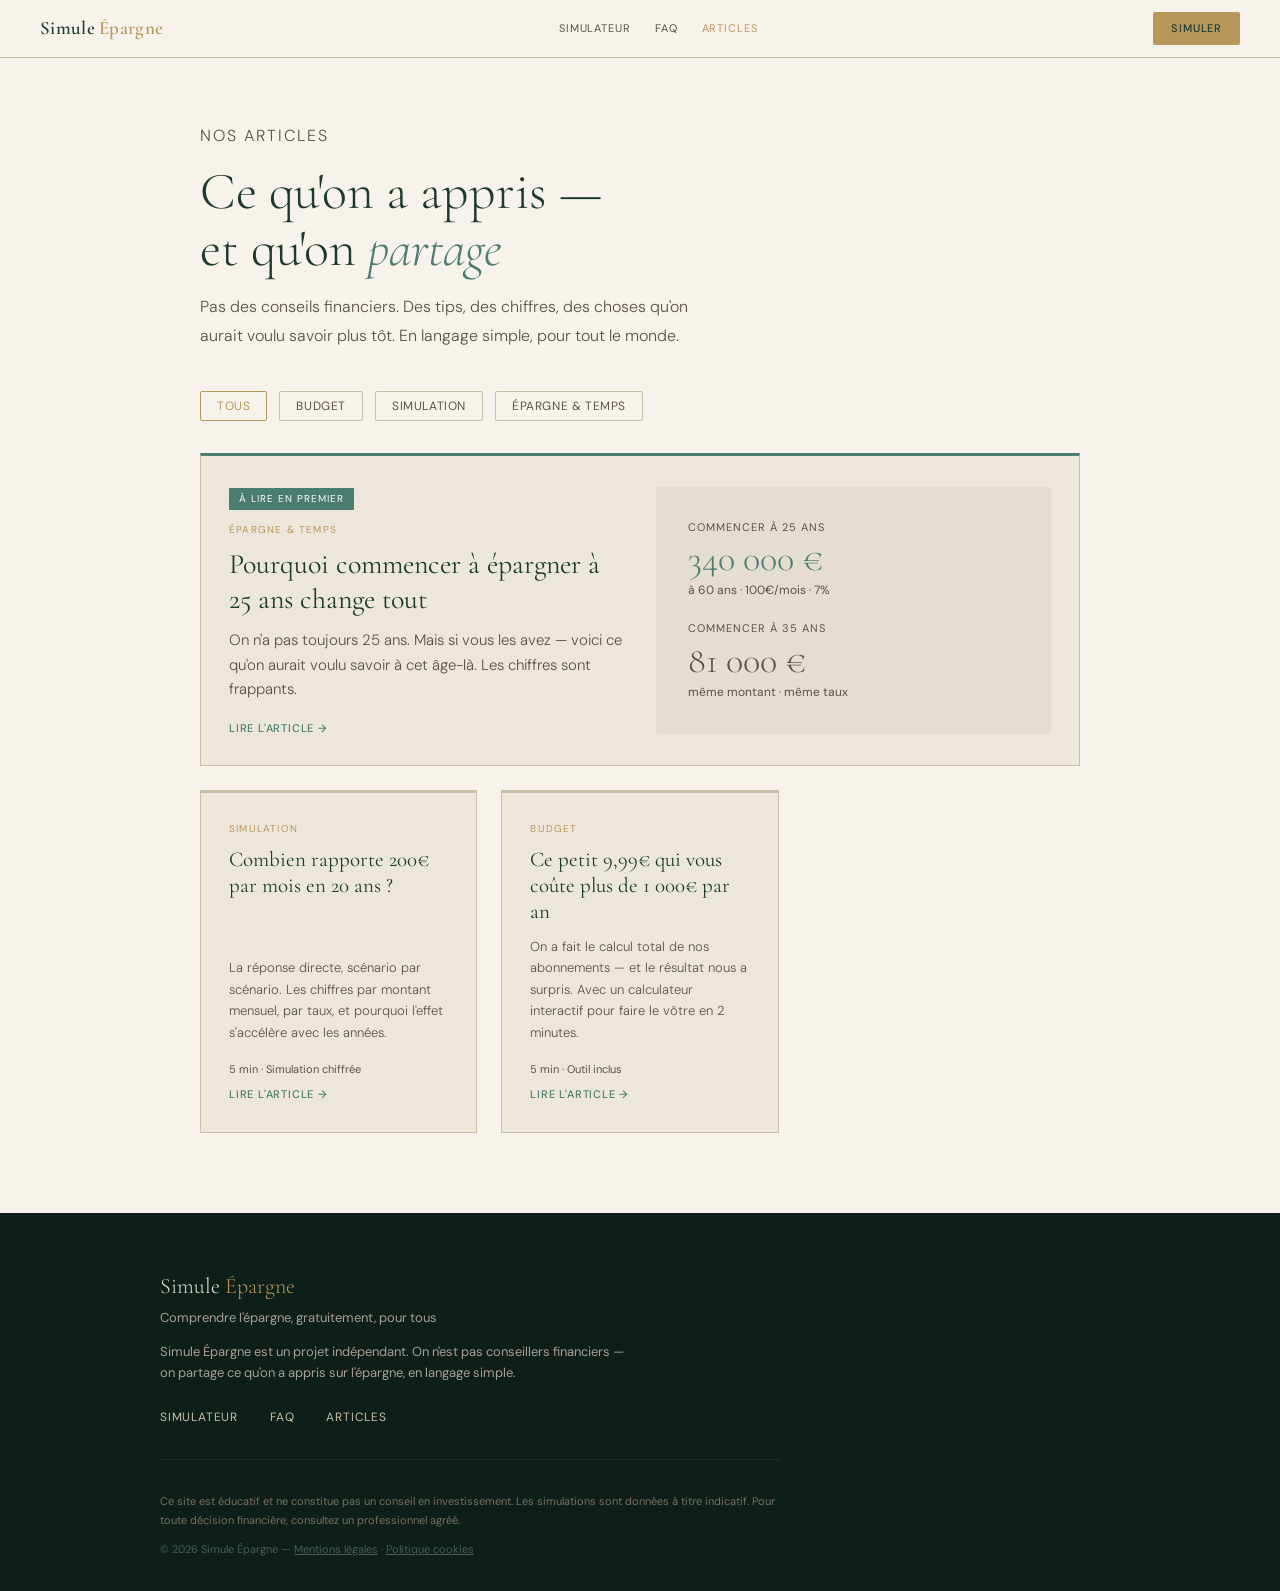
==== commit 1359d071: "Add files via upload" ====
--- a/articles/index.html
+++ b/articles/index.html
@@ -7,7 +7,6 @@
 <meta name="description" content="Nos articles sur l'épargne, le budget et l'investissement — expliqués simplement, sans jargon.">
 <meta name="robots" content="index, follow">
 <link rel="canonical" href="https://simulepargne.com/articles/">
-<link rel="stylesheet" href="/shared.css">
 <link rel="preconnect" href="https://fonts.googleapis.com">
 <link href="https://fonts.googleapis.com/css2?family=Cormorant+Garamond:ital,wght@0,300;0,400;0,600;1,300;1,400&family=DM+Sans:wght@300;400;500&display=swap" rel="stylesheet">
 <style>
@@ -56,6 +55,43 @@
   .featured-stat{display:none}
   .page-hero,.filters,.articles-container{padding-left:1.5rem;padding-right:1.5rem}
 }
+/* ── NAV ── */
+body>nav{position:fixed;top:0;left:0;right:0;z-index:100;display:flex;align-items:center;flex-wrap:nowrap;padding:0 2.5rem;height:58px;background:#F7F3EC;border-bottom:1px solid #C8BFA8;overflow:hidden}
+.nav-brand{font-family:'Cormorant Garamond',serif;font-size:19px;font-weight:600;color:#1C3A2F;text-decoration:none;letter-spacing:.3px;flex-shrink:0;white-space:nowrap}
+.nav-brand span{color:#B8975A}
+.nav-links{display:flex;gap:1.5rem;align-items:center;flex:1;justify-content:center}
+.nav-links a{font-size:11px;letter-spacing:.9px;text-transform:uppercase;color:#5A5248;text-decoration:none;transition:color .2s;white-space:nowrap;flex-shrink:0}
+.nav-links a:hover{color:#1C3A2F}
+.nav-links a.nav-articles{color:#B8975A}
+.nav-links a.nav-articles:hover{color:#D4B882}
+.nav-cta{background:#B8975A;color:#1C3A2F;font-size:11px;letter-spacing:.8px;text-transform:uppercase;padding:8px 18px;text-decoration:none;transition:background .2s;border-radius:2px;flex-shrink:0;font-weight:500;white-space:nowrap}
+.nav-cta:hover{background:#D4B882}
+.nav-mobile-btn{display:none;background:none;border:none;cursor:pointer;padding:4px;color:#1C3A2F;flex-shrink:0}
+.nav-mobile-btn svg{width:22px;height:22px;stroke:currentColor;fill:none;stroke-width:2}
+.nav-mobile-panel{position:fixed;top:58px;left:0;right:0;background:#F7F3EC;border-bottom:1px solid #C8BFA8;padding:1rem 2.5rem;z-index:99;flex-direction:column;gap:.75rem;display:none !important}
+.nav-mobile-panel.open{display:flex !important}
+.nav-mobile-panel a{font-size:13px;letter-spacing:.8px;text-transform:uppercase;color:#5A5248;text-decoration:none;padding:.5rem 0;border-bottom:1px solid #C8BFA8}
+.nav-mobile-panel a:last-child{border-bottom:none;color:#B8975A}
+@media(max-width:900px){
+  .nav-links{display:none}
+  .nav-mobile-btn{display:block;margin-left:auto}
+  body>nav{padding:0 1.5rem}
+  .nav-cta{display:none}
+}
+/* ── FOOTER ── */
+footer{background:#0D1F18;padding:3.5rem 2.5rem 2rem}
+.foot-inner{max-width:960px;margin:0 auto}
+.foot-brand{font-family:'Cormorant Garamond',serif;font-size:22px;font-weight:300;color:#E8DDD0;display:block}
+.foot-brand span{color:#B8975A}
+.foot-tagline{font-size:13px;color:#A89F94;margin-top:.25rem}
+.foot-about{font-size:13px;color:#A89F94;margin-top:.75rem;max-width:480px;line-height:1.65}
+.foot-nav{display:flex;gap:2rem;flex-wrap:wrap;margin-top:1.5rem}
+.foot-nav a{font-size:12px;letter-spacing:.8px;text-transform:uppercase;color:#C8BFA8;text-decoration:none;transition:color .2s}
+.foot-nav a:hover{color:#B8975A}
+.foot-disc{font-size:11px;line-height:1.7;color:#7A7060;max-width:620px;margin-top:2rem;padding-top:2rem;border-top:1px solid rgba(255,255,255,.08)}
+.foot-copy{font-size:11px;color:#4A5E55;margin-top:.75rem}
+.foot-copy a{color:#4A5E55;text-decoration:underline}
+.foot-copy a:hover{color:#C8BFA8}
 </style>
 </head>
 <body>
@@ -64,8 +100,6 @@
   <a class="nav-brand" href="../index.html">Simule<span> Épargne</span></a>
   <div class="nav-links">
     <a href="../index.html#simulateur">Simulateur</a>
-    <a href="../index.html#budget">50/30/20</a>
-    <a href="../index.html#enveloppes">Où placer ?</a>
     <a href="../index.html#faq">FAQ</a>
     <a href="../articles/index.html" class="nav-articles">Articles</a>
   </div>
@@ -76,8 +110,6 @@
 </nav>
 <div class="nav-mobile-panel" id="nav-mobile-panel" role="navigation" aria-label="Menu mobile">
   <a href="../index.html#simulateur">Simulateur</a>
-  <a href="../index.html#budget">50/30/20</a>
-  <a href="../index.html#enveloppes">Où placer ?</a>
   <a href="../index.html#faq">FAQ</a>
   <a href="../articles/index.html">Articles →</a>
 </div>
@@ -146,8 +178,7 @@
     <p class="foot-about">Simule Épargne est un projet indépendant. On n'est pas conseillers financiers — on partage ce qu'on a appris sur l'épargne, en langage simple.</p>
     <nav class="foot-nav" aria-label="Navigation footer">
       <a href="../index.html#simulateur">Simulateur</a>
-      <a href="../index.html#budget">50/30/20</a>
-      <a href="../index.html#enveloppes">Où placer ?</a>
+      <a href="../index.html#faq">FAQ</a>
       <a href="../articles/index.html">Articles</a>
     </nav>
     <p class="foot-disc">Ce site est éducatif et ne constitue pas un conseil en investissement. Les simulations sont données à titre indicatif. Pour toute décision financière, consultez un professionnel agréé.</p>
@@ -184,5 +215,25 @@
   });
 })();
 </script>
+<script>
+(function(){
+  var btn=document.getElementById('nav-mobile-btn');
+  var panel=document.getElementById('nav-mobile-panel');
+  if(!btn||!panel)return;
+  btn.addEventListener('click',function(){
+    var open=panel.classList.toggle('open');
+    btn.setAttribute('aria-expanded',open?'true':'false');
+    btn.querySelector('svg').innerHTML=open
+      ?'<line x1="3" y1="6" x2="21" y2="18"/><line x1="3" y1="18" x2="21" y2="6"/>'
+      :'<line x1="3" y1="6" x2="21" y2="6"/><line x1="3" y1="12" x2="21" y2="12"/><line x1="3" y1="18" x2="21" y2="18"/>';
+  });
+  panel.querySelectorAll('a').forEach(function(a){
+    a.addEventListener('click',function(){
+      panel.classList.remove('open');
+      btn.setAttribute('aria-expanded','false');
+    });
+  });
+})();
+</script>
 </body>
 </html>
